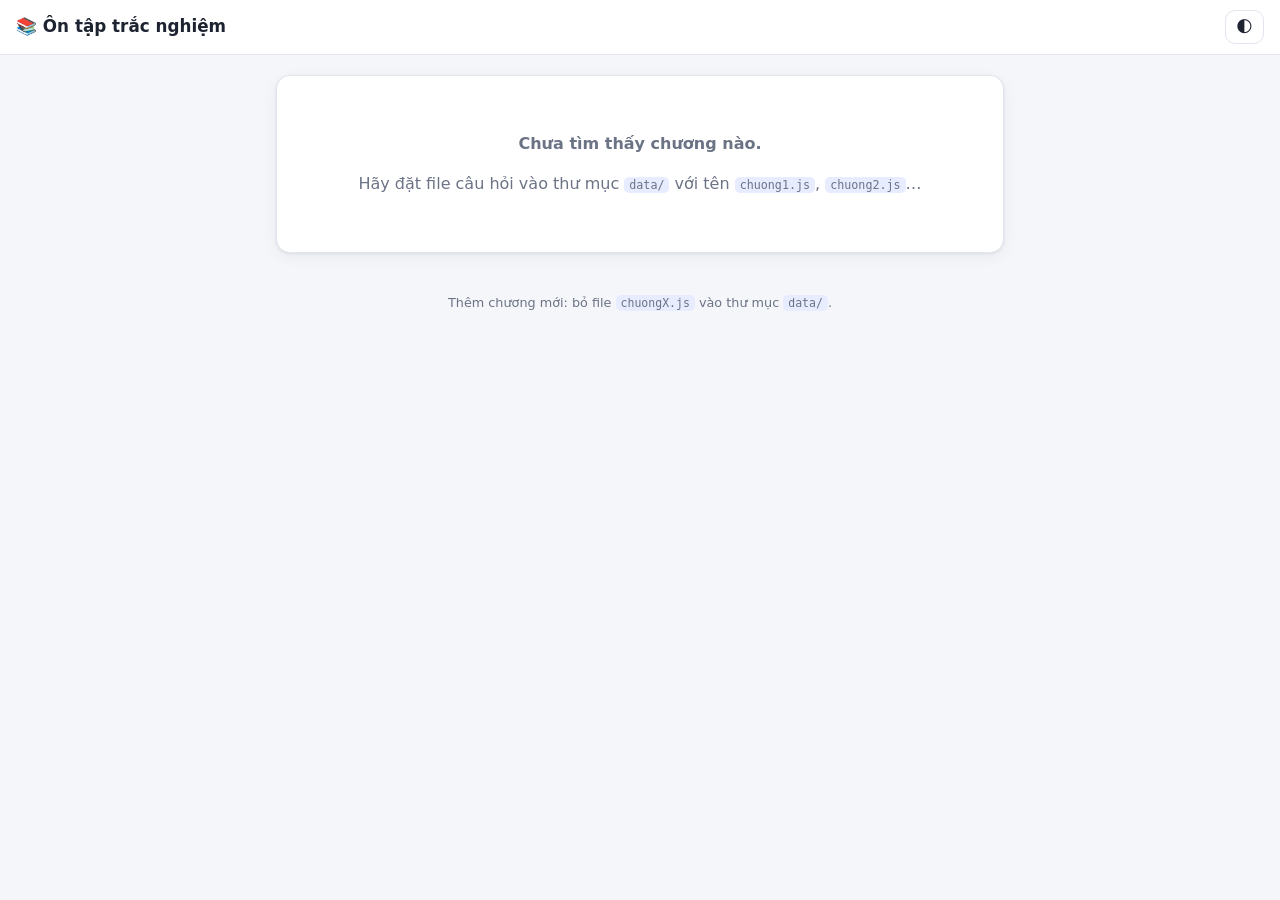
==== index.html @ ce643ad0 "Add files via upload" ====
<!DOCTYPE html>
<html lang="vi">
<head>
  <meta charset="UTF-8">
  <meta name="viewport" content="width=device-width, initial-scale=1">
  <title>Ôn tập trắc nghiệm</title>
  <link rel="stylesheet" href="style.css">
</head>
<body>
  <header class="topbar">
    <button class="brand" id="homeBtn" type="button">📚 Ôn tập trắc nghiệm</button>
    <button class="icon-btn" id="themeBtn" type="button" title="Đổi giao diện sáng/tối">🌓</button>
  </header>

  <main id="app">
    <p class="loading">Đang tải câu hỏi…</p>
  </main>

  <footer class="foot">Thêm chương mới: bỏ file <code>chuongX.js</code> vào thư mục <code>data/</code>.</footer>

  <script src="app.js"></script>
</body>
</html>
---- style.css ----
:root {
  --bg: #f5f6fa;
  --card: #ffffff;
  --text: #1d2330;
  --muted: #6b7385;
  --line: #e2e5ee;
  --primary: #3757e8;
  --primary-soft: #e8ecff;
  --ok: #17a34a;
  --ok-soft: #e3f7ea;
  --bad: #dc3a3a;
  --bad-soft: #fde8e8;
  --warn-soft: #fff6dd;
  --radius: 14px;
  --shadow: 0 1px 3px rgba(20, 30, 60, .08), 0 4px 16px rgba(20, 30, 60, .05);
}
[data-theme="dark"] {
  --bg: #12151c;
  --card: #1b2029;
  --text: #e8ebf2;
  --muted: #9aa2b4;
  --line: #2c3340;
  --primary: #7b93ff;
  --primary-soft: #232c4d;
  --ok: #4ade80;
  --ok-soft: #163222;
  --bad: #f87171;
  --bad-soft: #3a1d1f;
  --warn-soft: #3a3118;
  --shadow: none;
}
* { box-sizing: border-box; }
html, body { margin: 0; }
body {
  font-family: system-ui, -apple-system, "Segoe UI", Roboto, "Helvetica Neue", Arial, sans-serif;
  background: var(--bg);
  color: var(--text);
  line-height: 1.5;
  -webkit-font-smoothing: antialiased;
}
button { font: inherit; color: inherit; cursor: pointer; }

.topbar {
  position: sticky; top: 0; z-index: 10;
  display: flex; align-items: center; justify-content: space-between;
  padding: 10px 16px;
  background: var(--card);
  border-bottom: 1px solid var(--line);
}
.brand { background: none; border: 0; font-weight: 700; font-size: 1.05rem; padding: 4px 0; }
.icon-btn { background: none; border: 1px solid var(--line); border-radius: 10px; padding: 4px 10px; }

main { max-width: 760px; margin: 0 auto; padding: 20px 16px 40px; }
.loading { color: var(--muted); text-align: center; margin-top: 60px; }
.foot { text-align: center; color: var(--muted); font-size: .8rem; padding: 0 16px 24px; }
code { background: var(--primary-soft); padding: 1px 5px; border-radius: 5px; font-size: .9em; }

h1 { font-size: 1.5rem; margin: 0 0 4px; }
h2 { font-size: 1.05rem; margin: 24px 0 10px; }
.sub { color: var(--muted); margin: 0 0 8px; }

.card {
  background: var(--card);
  border: 1px solid var(--line);
  border-radius: var(--radius);
  box-shadow: var(--shadow);
  padding: 16px;
}

/* ---------- Home ---------- */
.chapters { display: grid; gap: 10px; }
.chapter {
  display: flex; align-items: center; gap: 12px;
  padding: 14px 16px; cursor: pointer;
  transition: border-color .15s, background .15s;
}
.chapter:hover { border-color: var(--primary); }
.chapter input { width: 20px; height: 20px; accent-color: var(--primary); flex-shrink: 0; }
.chapter .name { font-weight: 600; }
.chapter .meta { color: var(--muted); font-size: .85rem; }
.chapter.checked { border-color: var(--primary); background: var(--primary-soft); }
.chapter .stat { margin-left: auto; text-align: right; font-size: .8rem; color: var(--muted); white-space: nowrap; }

.settings { display: grid; gap: 14px; }
.row { display: flex; flex-wrap: wrap; align-items: center; gap: 8px; }
.row > .label { min-width: 120px; color: var(--muted); font-size: .9rem; }
.seg { display: inline-flex; border: 1px solid var(--line); border-radius: 10px; overflow: hidden; }
.seg button { background: none; border: 0; padding: 7px 14px; font-size: .9rem; }
.seg button + button { border-left: 1px solid var(--line); }
.seg button.on { background: var(--primary); color: #fff; }
.toggle { display: inline-flex; align-items: center; gap: 8px; font-size: .9rem; cursor: pointer; }
.toggle input { width: 18px; height: 18px; accent-color: var(--primary); }

.actions { display: flex; flex-wrap: wrap; gap: 10px; margin-top: 20px; }
.btn {
  border: 1px solid var(--line); background: var(--card);
  padding: 11px 18px; border-radius: 12px; font-weight: 600;
}
.btn:hover:not(:disabled) { border-color: var(--primary); }
.btn.primary { background: var(--primary); border-color: var(--primary); color: #fff; }
.btn.primary:hover:not(:disabled) { filter: brightness(1.08); }
.btn:disabled { opacity: .45; cursor: not-allowed; }
.btn.grow { flex: 1; }
.hint { color: var(--muted); font-size: .85rem; margin-top: 10px; }

/* ---------- Quiz ---------- */
.quiz-head { display: flex; justify-content: space-between; align-items: center; gap: 10px; margin-bottom: 10px; font-size: .9rem; color: var(--muted); }
.score-pill { background: var(--primary-soft); color: var(--primary); padding: 2px 10px; border-radius: 99px; font-weight: 600; }
.progress { height: 6px; background: var(--line); border-radius: 99px; overflow: hidden; margin-bottom: 16px; }
.progress > div { height: 100%; background: var(--primary); transition: width .25s; }

.tag { display: inline-block; font-size: .75rem; color: var(--muted); border: 1px solid var(--line); border-radius: 99px; padding: 1px 8px; margin-bottom: 8px; }
.question { font-size: 1.08rem; font-weight: 600; white-space: pre-line; margin: 0 0 16px; }
.options { display: grid; gap: 10px; }
.opt {
  display: flex; gap: 12px; align-items: flex-start; text-align: left;
  width: 100%; padding: 12px 14px;
  background: var(--card); border: 1.5px solid var(--line); border-radius: 12px;
  transition: border-color .12s, background .12s;
}
.opt:hover:not(:disabled) { border-color: var(--primary); }
.opt .key {
  flex-shrink: 0; width: 28px; height: 28px; border-radius: 8px;
  display: grid; place-items: center; font-weight: 700; font-size: .85rem;
  background: var(--bg); border: 1px solid var(--line);
}
.opt.picked { border-color: var(--primary); background: var(--primary-soft); }
.opt.correct { border-color: var(--ok); background: var(--ok-soft); }
.opt.correct .key { background: var(--ok); color: #fff; border-color: var(--ok); }
.opt.wrong { border-color: var(--bad); background: var(--bad-soft); }
.opt.wrong .key { background: var(--bad); color: #fff; border-color: var(--bad); }
.opt:disabled { cursor: default; }

.feedback { margin-top: 14px; padding: 12px 14px; border-radius: 12px; font-size: .95rem; }
.feedback.ok { background: var(--ok-soft); color: var(--ok); font-weight: 600; }
.feedback.bad { background: var(--bad-soft); color: var(--bad); font-weight: 600; }
.note { margin-top: 10px; padding: 10px 14px; border-radius: 12px; background: var(--warn-soft); font-size: .88rem; }

.nav { display: flex; gap: 10px; margin-top: 18px; }

.grid { display: flex; flex-wrap: wrap; gap: 6px; margin-top: 18px; }
.grid button {
  width: 36px; height: 36px; border-radius: 9px;
  border: 1px solid var(--line); background: var(--card); font-size: .82rem; font-weight: 600;
}
.grid button.answered { background: var(--primary-soft); border-color: var(--primary); }
.grid button.g-ok { background: var(--ok-soft); border-color: var(--ok); color: var(--ok); }
.grid button.g-bad { background: var(--bad-soft); border-color: var(--bad); color: var(--bad); }
.grid button.current { outline: 2px solid var(--primary); outline-offset: 1px; }

/* ---------- Result ---------- */
.result-hero { text-align: center; padding: 28px 16px; }
.big-score { font-size: 3rem; font-weight: 800; line-height: 1.1; }
.big-score small { font-size: 1.2rem; color: var(--muted); font-weight: 600; }
.review { display: grid; gap: 12px; margin-top: 12px; }
.review .card { padding: 14px; }
.review .q { font-weight: 600; white-space: pre-line; margin-bottom: 8px; }
.review .line { font-size: .92rem; padding: 4px 0; }
.review .line.ok { color: var(--ok); }
.review .line.bad { color: var(--bad); }
.filter { margin-top: 20px; }

/* ---------- Browse ---------- */
.browse-item { margin-bottom: 12px; }
.browse-item ol { margin: 8px 0 0; padding-left: 22px; list-style: upper-alpha; }
.browse-item li { padding: 2px 0; }
.browse-item li.ans { color: var(--ok); font-weight: 600; }
.search { width: 100%; padding: 11px 14px; border-radius: 12px; border: 1px solid var(--line); background: var(--card); color: var(--text); font: inherit; margin-bottom: 14px; }

.empty { text-align: center; color: var(--muted); padding: 40px 16px; }

@media (max-width: 520px) {
  h1 { font-size: 1.3rem; }
  .row > .label { min-width: 100%; }
  .question { font-size: 1rem; }
}
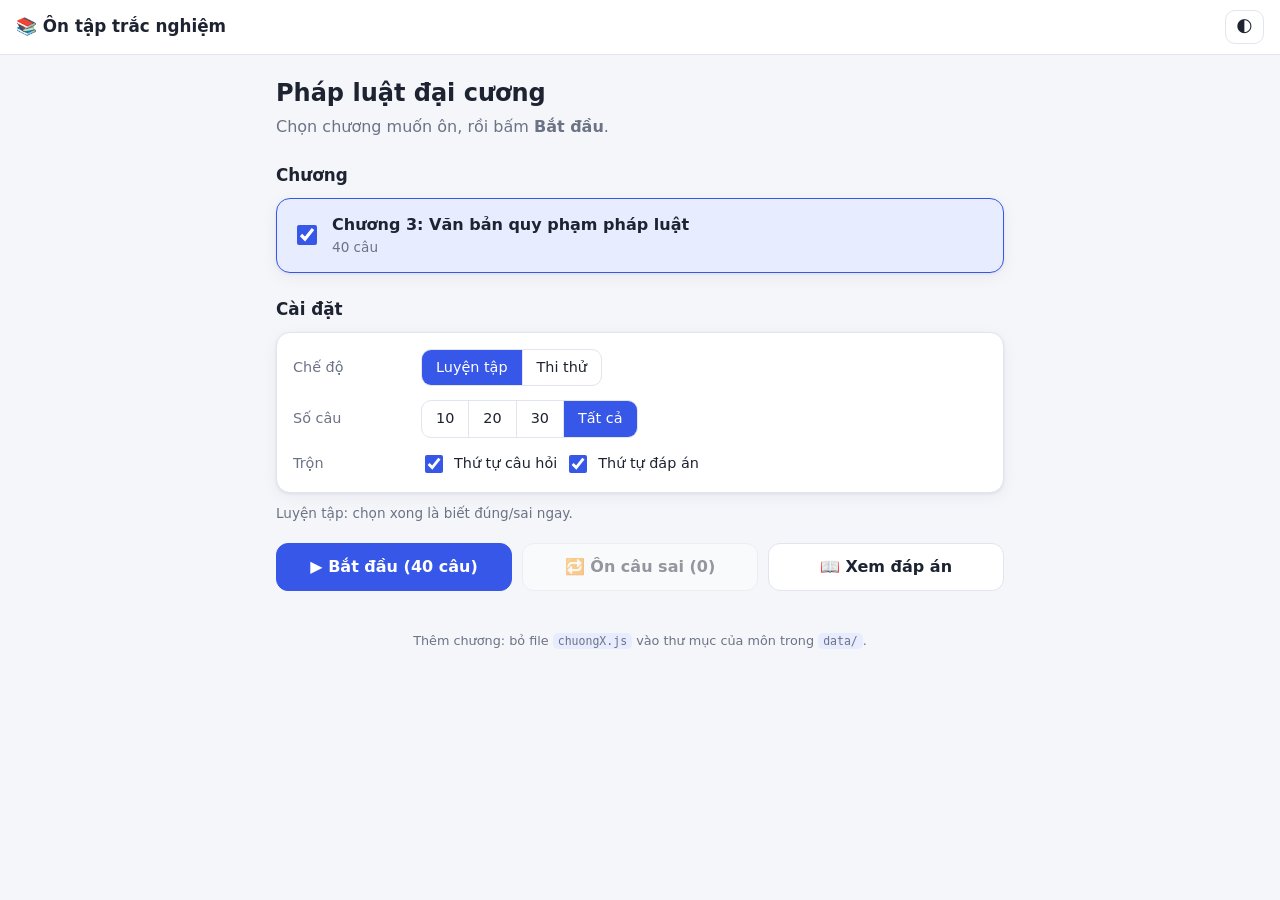
==== commit 2e43f9f1: "Add files via upload" ====
--- a/index.html
+++ b/index.html
@@ -16,7 +16,7 @@
     <p class="loading">Đang tải câu hỏi…</p>
   </main>
 
-  <footer class="foot">Thêm chương mới: bỏ file <code>chuongX.js</code> vào thư mục <code>data/</code>.</footer>
+  <footer class="foot">Thêm chương: bỏ file <code>chuongX.js</code> vào thư mục của môn trong <code>data/</code>.</footer>
 
   <script src="app.js"></script>
 </body>
--- a/style.css
+++ b/style.css
@@ -174,3 +174,15 @@
   .row > .label { min-width: 100%; }
   .question { font-size: 1rem; }
 }
+
+/* ---------- Chọn môn ---------- */
+.subjects { display: flex; gap: 10px; overflow-x: auto; padding-bottom: 6px; margin-bottom: 18px; }
+.subject {
+  display: flex; align-items: center; gap: 10px; flex-shrink: 0; text-align: left;
+  padding: 10px 14px; border-radius: 12px;
+  background: var(--card); border: 1.5px solid var(--line);
+}
+.subject small { color: var(--muted); }
+.subject .sicon { font-size: 1.4rem; }
+.subject.on { border-color: var(--primary); background: var(--primary-soft); }
+.subject:hover { border-color: var(--primary); }
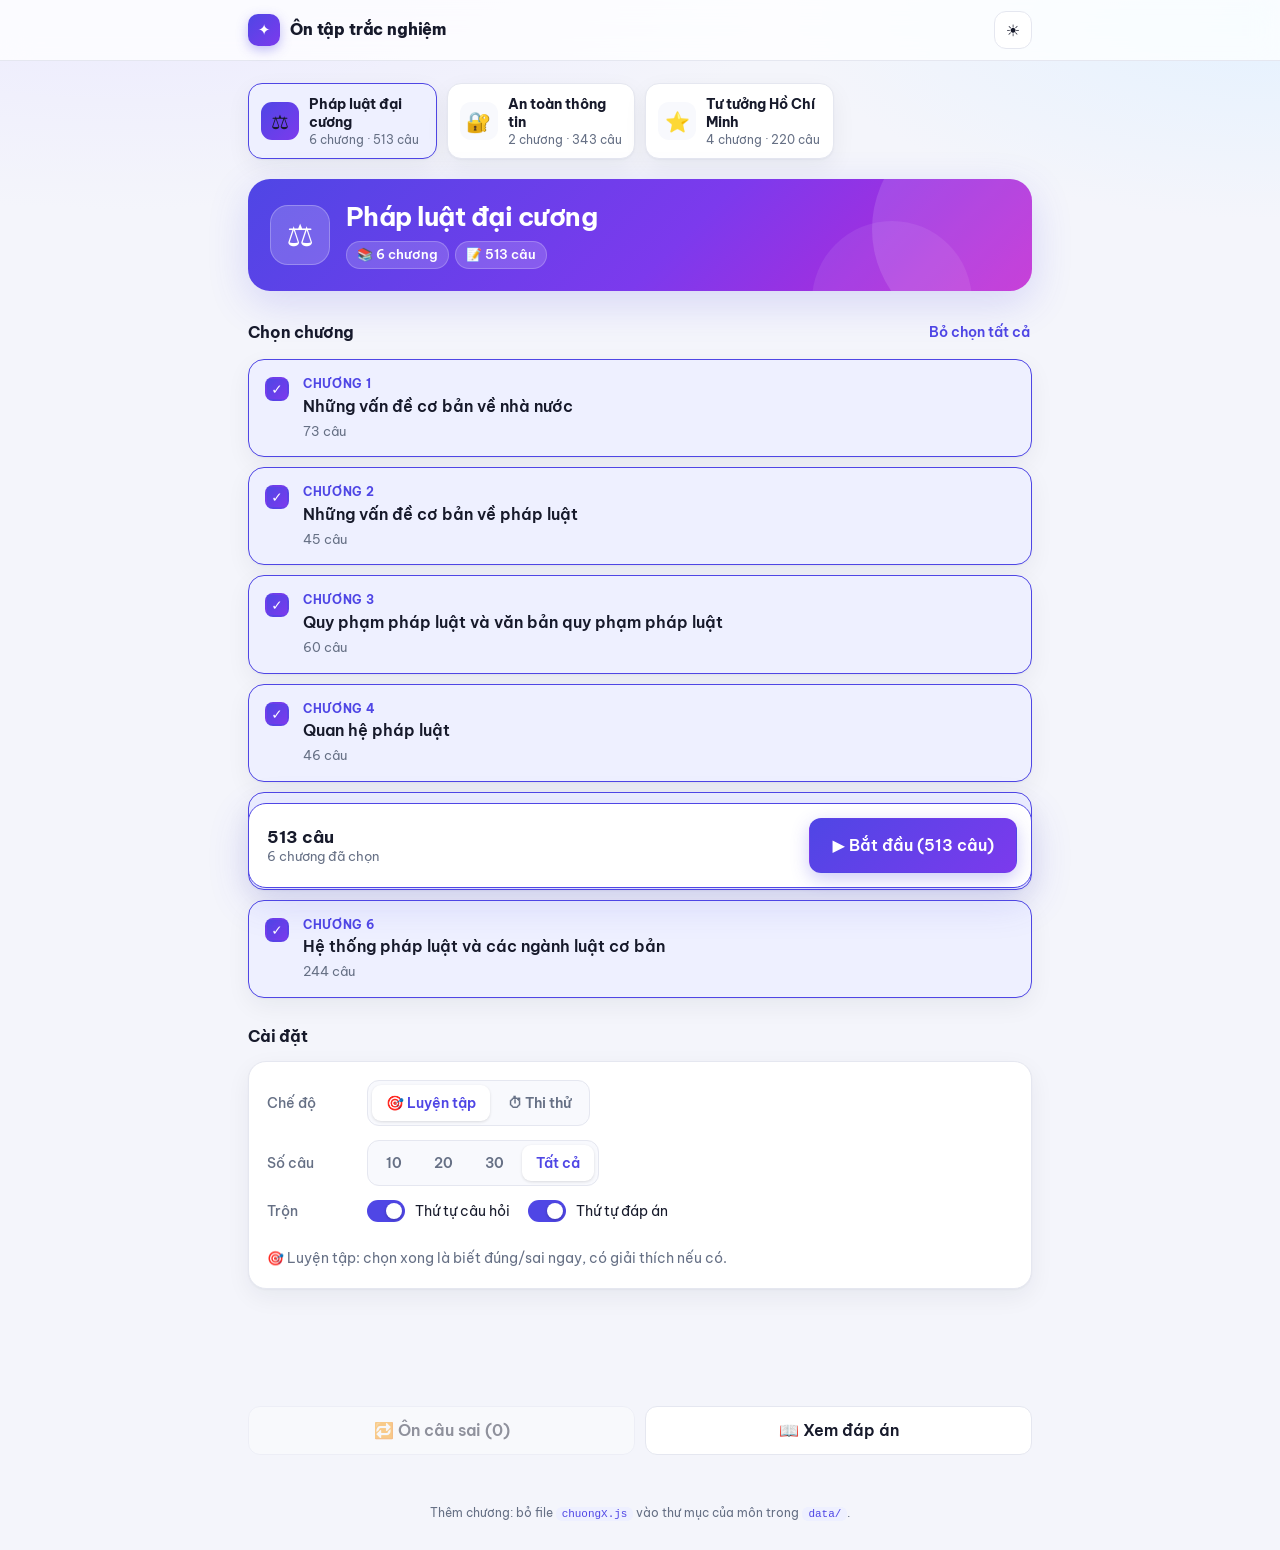
==== commit 230d5786: "Giao dien moi, sua nut Bat dau dung so cau, them nut Thoat khi dang lam" ====
--- a/index.html
+++ b/index.html
@@ -3,18 +3,38 @@
 <head>
   <meta charset="UTF-8">
   <meta name="viewport" content="width=device-width, initial-scale=1">
+  <meta name="theme-color" content="#4f46e5">
   <title>Ôn tập trắc nghiệm</title>
+  <link rel="preconnect" href="https://fonts.googleapis.com">
+  <link rel="preconnect" href="https://fonts.gstatic.com" crossorigin>
+  <link href="https://fonts.googleapis.com/css2?family=Be+Vietnam+Pro:wght@400;500;600;700;800&display=swap" rel="stylesheet">
   <link rel="stylesheet" href="style.css">
 </head>
 <body>
   <header class="topbar">
-    <button class="brand" id="homeBtn" type="button">📚 Ôn tập trắc nghiệm</button>
-    <button class="icon-btn" id="themeBtn" type="button" title="Đổi giao diện sáng/tối">🌓</button>
+    <div class="topbar-in">
+      <button class="brand" id="homeBtn" type="button" title="Về trang chủ">
+        <span class="logo">✦</span><span>Ôn tập trắc nghiệm</span>
+      </button>
+      <button class="icon-btn" id="themeBtn" type="button" title="Đổi giao diện sáng/tối" aria-label="Đổi giao diện sáng/tối">
+        <span class="sun">☀️</span><span class="moon">🌙</span>
+      </button>
+    </div>
   </header>
 
   <main id="app">
-    <p class="loading">Đang tải câu hỏi…</p>
+    <div class="loading"><span class="spinner"></span>Đang tải câu hỏi…</div>
   </main>
+
+  <div id="modal" class="modal" hidden>
+    <div class="modal-box" role="dialog" aria-modal="true">
+      <p class="modal-msg" id="modalMsg"></p>
+      <div class="modal-actions">
+        <button class="btn" id="modalNo" type="button">Ở lại</button>
+        <button class="btn primary" id="modalYes" type="button">Đồng ý</button>
+      </div>
+    </div>
+  </div>
 
   <footer class="foot">Thêm chương: bỏ file <code>chuongX.js</code> vào thư mục của môn trong <code>data/</code>.</footer>
 
--- a/style.css
+++ b/style.css
@@ -1,188 +1,398 @@
 :root {
-  --bg: #f5f6fa;
+  --bg: #f4f5fb;
+  --bg-grad: radial-gradient(1200px 500px at 10% -10%, #e9e7ff 0%, transparent 60%),
+             radial-gradient(900px 400px at 100% 0%, #e3f1ff 0%, transparent 55%);
   --card: #ffffff;
-  --text: #1d2330;
-  --muted: #6b7385;
-  --line: #e2e5ee;
-  --primary: #3757e8;
-  --primary-soft: #e8ecff;
-  --ok: #17a34a;
-  --ok-soft: #e3f7ea;
-  --bad: #dc3a3a;
-  --bad-soft: #fde8e8;
-  --warn-soft: #fff6dd;
-  --radius: 14px;
-  --shadow: 0 1px 3px rgba(20, 30, 60, .08), 0 4px 16px rgba(20, 30, 60, .05);
+  --card-2: #f8f9fd;
+  --text: #171a2b;
+  --muted: #667085;
+  --line: #e5e7f0;
+  --primary: #4f46e5;
+  --primary-2: #7c3aed;
+  --primary-soft: #eef0ff;
+  --on-primary: #ffffff;
+  --ok: #16a34a;
+  --ok-soft: #e7f8ee;
+  --bad: #e11d48;
+  --bad-soft: #ffe9ee;
+  --warn: #9a6200;
+  --warn-soft: #fff7e0;
+  --radius: 18px;
+  --radius-sm: 12px;
+  --shadow: 0 1px 2px rgba(23, 26, 43, .04), 0 8px 24px rgba(23, 26, 43, .06);
+  --shadow-lg: 0 12px 40px rgba(79, 70, 229, .18);
+  color-scheme: light;
 }
 [data-theme="dark"] {
-  --bg: #12151c;
-  --card: #1b2029;
-  --text: #e8ebf2;
-  --muted: #9aa2b4;
-  --line: #2c3340;
-  --primary: #7b93ff;
-  --primary-soft: #232c4d;
+  --bg: #0e1020;
+  --bg-grad: radial-gradient(1000px 500px at 0% -10%, #23205a 0%, transparent 60%),
+             radial-gradient(800px 400px at 100% 0%, #10304d 0%, transparent 55%);
+  --card: #171a2e;
+  --card-2: #1d2138;
+  --text: #eceefe;
+  --muted: #9aa0bd;
+  --line: #2a2f4a;
+  --primary: #8b85ff;
+  --primary-2: #b18cff;
+  --primary-soft: #262a52;
+  --on-primary: #0e1020;
   --ok: #4ade80;
-  --ok-soft: #163222;
-  --bad: #f87171;
-  --bad-soft: #3a1d1f;
-  --warn-soft: #3a3118;
-  --shadow: none;
-}
+  --ok-soft: #12301f;
+  --bad: #fb7185;
+  --bad-soft: #3a1622;
+  --warn: #f5c35b;
+  --warn-soft: #33290f;
+  --shadow: 0 1px 2px rgba(0, 0, 0, .3);
+  --shadow-lg: 0 12px 40px rgba(0, 0, 0, .45);
+  color-scheme: dark;
+}
+
 * { box-sizing: border-box; }
 html, body { margin: 0; }
 body {
-  font-family: system-ui, -apple-system, "Segoe UI", Roboto, "Helvetica Neue", Arial, sans-serif;
-  background: var(--bg);
+  font-family: "Be Vietnam Pro", system-ui, -apple-system, "Segoe UI", Roboto, Arial, sans-serif;
+  background: var(--bg-grad), var(--bg);
+  background-attachment: fixed;
   color: var(--text);
-  line-height: 1.5;
+  line-height: 1.55;
   -webkit-font-smoothing: antialiased;
+  min-height: 100vh;
 }
 button { font: inherit; color: inherit; cursor: pointer; }
-
+kbd {
+  font: 600 .75rem/1 ui-monospace, SFMono-Regular, Menlo, monospace;
+  padding: 2px 6px; border-radius: 6px; border: 1px solid var(--line);
+  border-bottom-width: 2px; background: var(--card);
+}
+code { background: var(--primary-soft); color: var(--primary); padding: 1px 6px; border-radius: 6px; font-size: .88em; }
+
+/* ---------- Thanh trên ---------- */
 .topbar {
-  position: sticky; top: 0; z-index: 10;
-  display: flex; align-items: center; justify-content: space-between;
-  padding: 10px 16px;
-  background: var(--card);
+  position: sticky; top: 0; z-index: 20;
+  background: color-mix(in srgb, var(--card) 78%, transparent);
+  backdrop-filter: saturate(160%) blur(14px);
+  -webkit-backdrop-filter: saturate(160%) blur(14px);
   border-bottom: 1px solid var(--line);
 }
-.brand { background: none; border: 0; font-weight: 700; font-size: 1.05rem; padding: 4px 0; }
-.icon-btn { background: none; border: 1px solid var(--line); border-radius: 10px; padding: 4px 10px; }
-
-main { max-width: 760px; margin: 0 auto; padding: 20px 16px 40px; }
-.loading { color: var(--muted); text-align: center; margin-top: 60px; }
-.foot { text-align: center; color: var(--muted); font-size: .8rem; padding: 0 16px 24px; }
-code { background: var(--primary-soft); padding: 1px 5px; border-radius: 5px; font-size: .9em; }
-
-h1 { font-size: 1.5rem; margin: 0 0 4px; }
-h2 { font-size: 1.05rem; margin: 24px 0 10px; }
-.sub { color: var(--muted); margin: 0 0 8px; }
+.topbar-in { max-width: 820px; margin: 0 auto; padding: 10px 18px; display: flex; align-items: center; justify-content: space-between; }
+.brand { display: flex; align-items: center; gap: 10px; background: none; border: 0; font-weight: 800; font-size: 1.02rem; padding: 4px 0; letter-spacing: -.01em; }
+.logo {
+  width: 32px; height: 32px; border-radius: 10px; display: grid; place-items: center;
+  background: linear-gradient(135deg, var(--primary), var(--primary-2)); color: #fff; font-size: .95rem;
+  box-shadow: 0 4px 12px rgba(79, 70, 229, .35);
+}
+.icon-btn {
+  width: 38px; height: 38px; border-radius: 12px; border: 1px solid var(--line);
+  background: var(--card); display: grid; place-items: center; font-size: 1rem; transition: transform .15s;
+}
+.icon-btn:hover { transform: rotate(-12deg); }
+.icon-btn .moon { display: none; }
+[data-theme="dark"] .icon-btn .sun { display: none; }
+[data-theme="dark"] .icon-btn .moon { display: inline; }
+
+main { max-width: 820px; margin: 0 auto; padding: 22px 18px 48px; }
+.loading { display: flex; align-items: center; justify-content: center; gap: 12px; color: var(--muted); margin-top: 80px; }
+.spinner { width: 22px; height: 22px; border-radius: 50%; border: 3px solid var(--line); border-top-color: var(--primary); animation: spin .8s linear infinite; }
+@keyframes spin { to { transform: rotate(360deg); } }
+.foot { text-align: center; color: var(--muted); font-size: .78rem; padding: 0 16px 28px; }
+
+h1 { font-size: 1.6rem; line-height: 1.25; margin: 0; letter-spacing: -.02em; }
+h2 { font-size: 1rem; margin: 26px 0 12px; letter-spacing: -.01em; }
+.sub { color: var(--muted); margin: 4px 0 0; }
+.muted { color: var(--muted); font-weight: 400; }
+.center { text-align: center; }
+.ok-text { color: var(--ok); }
+.bad-text { color: var(--bad); }
 
 .card {
   background: var(--card);
   border: 1px solid var(--line);
   border-radius: var(--radius);
   box-shadow: var(--shadow);
-  padding: 16px;
-}
-
-/* ---------- Home ---------- */
+  padding: 18px;
+}
+
+/* ---------- Nút ---------- */
+.btn {
+  display: inline-flex; align-items: center; justify-content: center; gap: 6px;
+  border: 1px solid var(--line); background: var(--card);
+  padding: 11px 18px; border-radius: var(--radius-sm); font-weight: 600;
+  transition: border-color .15s, background .15s, transform .08s, box-shadow .15s;
+}
+.btn:hover:not(:disabled) { border-color: var(--primary); }
+.btn:active:not(:disabled) { transform: translateY(1px); }
+.btn.primary {
+  background: linear-gradient(135deg, var(--primary), var(--primary-2));
+  border-color: transparent; color: #fff; box-shadow: 0 6px 18px rgba(79, 70, 229, .28);
+}
+.btn.primary:hover:not(:disabled) { box-shadow: 0 8px 24px rgba(79, 70, 229, .4); }
+.btn.ghost { background: transparent; }
+.btn.small { padding: 7px 12px; font-size: .88rem; border-radius: 10px; }
+.btn.big { padding: 14px 22px; font-size: 1.02rem; }
+.btn:disabled { opacity: .45; cursor: not-allowed; box-shadow: none; }
+.btn.grow { flex: 1; }
+.link-btn { background: none; border: 0; padding: 4px 2px; color: var(--primary); font-weight: 600; font-size: .9rem; }
+.link-btn:hover { text-decoration: underline; }
+.link-btn.muted { color: var(--muted); font-weight: 500; font-size: .85rem; }
+
+.hint { color: var(--muted); font-size: .85rem; margin: 12px 0 0; }
+.actions { display: flex; flex-wrap: wrap; gap: 10px; margin-top: 12px; }
+
+.chips { display: flex; flex-wrap: wrap; gap: 6px; margin-top: 8px; }
+.chip {
+  display: inline-flex; align-items: center; gap: 4px; padding: 3px 10px; border-radius: 99px;
+  background: var(--card-2); border: 1px solid var(--line); font-size: .8rem; font-weight: 600; color: var(--muted);
+}
+.chip.ok { color: var(--ok); background: var(--ok-soft); border-color: transparent; }
+.chip.bad { color: var(--bad); background: var(--bad-soft); border-color: transparent; }
+
+/* ---------- Chọn môn ---------- */
+.subjects { display: grid; grid-template-columns: repeat(auto-fill, minmax(175px, 1fr)); gap: 10px; margin-bottom: 20px; }
+.subject {
+  display: flex; align-items: center; gap: 10px; text-align: left; min-width: 0;
+  padding: 11px 12px; border-radius: 14px;
+  background: var(--card); border: 1.5px solid var(--line); box-shadow: var(--shadow);
+  transition: border-color .15s, transform .15s, background .15s;
+}
+.subject:hover { border-color: var(--primary); transform: translateY(-1px); }
+.subject .sicon {
+  flex-shrink: 0; width: 38px; height: 38px; border-radius: 11px; display: grid; place-items: center;
+  background: var(--card-2); font-size: 1.25rem;
+}
+.subject .stext { min-width: 0; display: flex; flex-direction: column; line-height: 1.3; }
+.subject .stext b { font-size: .88rem; line-height: 1.3; display: -webkit-box; -webkit-line-clamp: 2; -webkit-box-orient: vertical; overflow: hidden; }
+.subject small { color: var(--muted); font-size: .75rem; }
+.subject.on { border-color: var(--primary); background: var(--primary-soft); }
+.subject.on .sicon { background: linear-gradient(135deg, var(--primary), var(--primary-2)); }
+
+/* ---------- Hero ---------- */
+.hero {
+  display: flex; align-items: center; gap: 16px; padding: 22px;
+  border-radius: 22px; color: #fff; position: relative; overflow: hidden;
+  background: linear-gradient(135deg, #4f46e5 0%, #7c3aed 55%, #c026d3 100%);
+  box-shadow: var(--shadow-lg);
+}
+.hero::after {
+  content: ""; position: absolute; right: -60px; top: -60px; width: 220px; height: 220px; border-radius: 50%;
+  background: rgba(255, 255, 255, .12);
+}
+.hero::before {
+  content: ""; position: absolute; right: 60px; bottom: -90px; width: 160px; height: 160px; border-radius: 50%;
+  background: rgba(255, 255, 255, .08);
+}
+.hero-icon {
+  flex-shrink: 0; width: 60px; height: 60px; border-radius: 18px; display: grid; place-items: center;
+  font-size: 1.9rem; background: rgba(255, 255, 255, .18); border: 1px solid rgba(255, 255, 255, .25);
+}
+.hero-text { position: relative; z-index: 1; min-width: 0; }
+.hero h1 { color: #fff; }
+.hero .sub { color: rgba(255, 255, 255, .85); }
+.hero .chip { background: rgba(255, 255, 255, .16); border-color: rgba(255, 255, 255, .22); color: #fff; }
+.hero .chip.bad { background: rgba(255, 255, 255, .92); color: #be123c; }
+
+.section-head { display: flex; align-items: center; justify-content: space-between; gap: 10px; margin: 26px 0 12px; }
+.section-head h2 { margin: 0; }
+
+/* ---------- Danh sách chương ---------- */
 .chapters { display: grid; gap: 10px; }
 .chapter {
-  display: flex; align-items: center; gap: 12px;
-  padding: 14px 16px; cursor: pointer;
+  position: relative; display: flex; align-items: flex-start; gap: 14px; cursor: pointer;
+  padding: 15px 16px; border-radius: 16px;
+  background: var(--card); border: 1.5px solid var(--line); box-shadow: var(--shadow);
   transition: border-color .15s, background .15s;
 }
-.chapter:hover { border-color: var(--primary); }
-.chapter input { width: 20px; height: 20px; accent-color: var(--primary); flex-shrink: 0; }
-.chapter .name { font-weight: 600; }
-.chapter .meta { color: var(--muted); font-size: .85rem; }
+.chapter:hover { border-color: color-mix(in srgb, var(--primary) 55%, var(--line)); }
+.chapter input { position: absolute; opacity: 0; pointer-events: none; }
+.chapter .tick {
+  flex-shrink: 0; width: 24px; height: 24px; margin-top: 2px; border-radius: 8px;
+  border: 2px solid var(--line); background: var(--card); display: grid; place-items: center; transition: all .15s;
+}
 .chapter.checked { border-color: var(--primary); background: var(--primary-soft); }
-.chapter .stat { margin-left: auto; text-align: right; font-size: .8rem; color: var(--muted); white-space: nowrap; }
-
+.chapter.checked .tick { background: linear-gradient(135deg, var(--primary), var(--primary-2)); border-color: transparent; }
+.chapter.checked .tick::after { content: "✓"; color: #fff; font-weight: 800; font-size: .85rem; }
+.chapter input:focus-visible + .tick { outline: 2px solid var(--primary); outline-offset: 2px; }
+.ch-body { display: flex; flex-direction: column; gap: 2px; min-width: 0; flex: 1; }
+.ch-label { font-size: .72rem; font-weight: 700; text-transform: uppercase; letter-spacing: .06em; color: var(--primary); }
+.ch-name { font-weight: 600; line-height: 1.4; }
+.ch-meta { display: flex; flex-wrap: wrap; gap: 4px 12px; font-size: .8rem; color: var(--muted); margin-top: 2px; }
+.minibar { display: block; height: 5px; border-radius: 99px; background: var(--line); overflow: hidden; margin-top: 8px; max-width: 220px; }
+.minibar > span { display: block; height: 100%; background: var(--ok); border-radius: 99px; }
+
+/* ---------- Cài đặt ---------- */
 .settings { display: grid; gap: 14px; }
-.row { display: flex; flex-wrap: wrap; align-items: center; gap: 8px; }
-.row > .label { min-width: 120px; color: var(--muted); font-size: .9rem; }
-.seg { display: inline-flex; border: 1px solid var(--line); border-radius: 10px; overflow: hidden; }
-.seg button { background: none; border: 0; padding: 7px 14px; font-size: .9rem; }
-.seg button + button { border-left: 1px solid var(--line); }
-.seg button.on { background: var(--primary); color: #fff; }
-.toggle { display: inline-flex; align-items: center; gap: 8px; font-size: .9rem; cursor: pointer; }
-.toggle input { width: 18px; height: 18px; accent-color: var(--primary); }
-
-.actions { display: flex; flex-wrap: wrap; gap: 10px; margin-top: 20px; }
-.btn {
-  border: 1px solid var(--line); background: var(--card);
-  padding: 11px 18px; border-radius: 12px; font-weight: 600;
-}
-.btn:hover:not(:disabled) { border-color: var(--primary); }
-.btn.primary { background: var(--primary); border-color: var(--primary); color: #fff; }
-.btn.primary:hover:not(:disabled) { filter: brightness(1.08); }
-.btn:disabled { opacity: .45; cursor: not-allowed; }
-.btn.grow { flex: 1; }
-.hint { color: var(--muted); font-size: .85rem; margin-top: 10px; }
-
-/* ---------- Quiz ---------- */
-.quiz-head { display: flex; justify-content: space-between; align-items: center; gap: 10px; margin-bottom: 10px; font-size: .9rem; color: var(--muted); }
-.score-pill { background: var(--primary-soft); color: var(--primary); padding: 2px 10px; border-radius: 99px; font-weight: 600; }
-.progress { height: 6px; background: var(--line); border-radius: 99px; overflow: hidden; margin-bottom: 16px; }
-.progress > div { height: 100%; background: var(--primary); transition: width .25s; }
-
-.tag { display: inline-block; font-size: .75rem; color: var(--muted); border: 1px solid var(--line); border-radius: 99px; padding: 1px 8px; margin-bottom: 8px; }
-.question { font-size: 1.08rem; font-weight: 600; white-space: pre-line; margin: 0 0 16px; }
+.set-row { display: flex; flex-wrap: wrap; align-items: center; gap: 10px; }
+.set-row > .label { min-width: 90px; color: var(--muted); font-size: .9rem; font-weight: 500; }
+.seg { display: inline-flex; gap: 4px; padding: 4px; border-radius: 12px; background: var(--card-2); border: 1px solid var(--line); flex-wrap: wrap; }
+.seg button { background: none; border: 0; padding: 7px 14px; font-size: .9rem; font-weight: 600; border-radius: 9px; color: var(--muted); transition: all .15s; }
+.seg button:hover { color: var(--text); }
+.seg button.on { background: var(--card); color: var(--primary); box-shadow: 0 1px 3px rgba(0, 0, 0, .12); }
+[data-theme="dark"] .seg button.on { background: var(--primary-soft); }
+.seg.small button { padding: 5px 10px; font-size: .82rem; }
+.toggles { display: flex; flex-wrap: wrap; gap: 8px 18px; }
+.toggle { display: inline-flex; align-items: center; gap: 10px; font-size: .9rem; cursor: pointer; user-select: none; }
+.toggle input { position: absolute; opacity: 0; pointer-events: none; }
+.toggle .sw { width: 38px; height: 22px; border-radius: 99px; background: var(--line); position: relative; transition: background .15s; flex-shrink: 0; }
+.toggle .sw::after { content: ""; position: absolute; left: 3px; top: 3px; width: 16px; height: 16px; border-radius: 50%; background: #fff; box-shadow: 0 1px 3px rgba(0, 0, 0, .25); transition: transform .15s; }
+.toggle input:checked + .sw { background: var(--primary); }
+.toggle input:checked + .sw::after { transform: translateX(16px); }
+.toggle input:focus-visible + .sw { outline: 2px solid var(--primary); outline-offset: 2px; }
+
+/* ---------- Thanh bắt đầu ---------- */
+.start-bar {
+  margin-top: 20px; display: flex; align-items: center; gap: 14px; padding: 14px 14px 14px 18px;
+  border-radius: 18px; background: var(--card); border: 1.5px solid var(--primary); box-shadow: var(--shadow-lg);
+  position: sticky; bottom: 12px; z-index: 5;
+}
+.start-info { display: flex; flex-direction: column; line-height: 1.3; min-width: 0; flex: 1; }
+.start-info b { font-size: 1.05rem; }
+.start-info span { color: var(--muted); font-size: .82rem; }
+
+/* ---------- Làm bài ---------- */
+.quiz-top { display: flex; align-items: center; justify-content: space-between; gap: 10px; margin-bottom: 12px; }
+.quiz-title { display: flex; align-items: center; gap: 10px; flex-wrap: wrap; justify-content: center; text-align: center; }
+.counter { color: var(--muted); font-size: .92rem; }
+.counter b { color: var(--text); font-size: 1.05rem; }
+.mode-badge { font-size: .78rem; font-weight: 700; padding: 3px 10px; border-radius: 99px; background: var(--primary-soft); color: var(--primary); }
+.mode-badge.exam { background: var(--warn-soft); color: var(--warn); }
+.score-pill { background: var(--ok-soft); color: var(--ok); padding: 6px 12px; border-radius: 10px; font-weight: 700; font-size: .88rem; white-space: nowrap; }
+.progress { height: 8px; background: var(--line); border-radius: 99px; overflow: hidden; margin-bottom: 16px; }
+.progress > div { height: 100%; background: linear-gradient(90deg, var(--primary), var(--primary-2)); border-radius: 99px; transition: width .3s; }
+
+.qcard { padding: 22px; animation: pop .18s ease-out; }
+@keyframes pop { from { opacity: .4; transform: translateY(4px); } to { opacity: 1; transform: none; } }
+.tag { display: inline-block; font-size: .72rem; font-weight: 700; color: var(--primary); background: var(--primary-soft); border-radius: 99px; padding: 2px 10px; margin-bottom: 10px; text-transform: uppercase; letter-spacing: .04em; }
+.question { font-size: 1.12rem; font-weight: 600; line-height: 1.5; white-space: pre-line; margin: 0 0 18px; }
 .options { display: grid; gap: 10px; }
 .opt {
-  display: flex; gap: 12px; align-items: flex-start; text-align: left;
-  width: 100%; padding: 12px 14px;
-  background: var(--card); border: 1.5px solid var(--line); border-radius: 12px;
-  transition: border-color .12s, background .12s;
-}
-.opt:hover:not(:disabled) { border-color: var(--primary); }
+  display: flex; gap: 12px; align-items: center; text-align: left;
+  width: 100%; padding: 13px 14px; line-height: 1.45;
+  background: var(--card); border: 1.5px solid var(--line); border-radius: 14px;
+  transition: border-color .12s, background .12s, transform .08s;
+}
+.opt:hover:not(:disabled) { border-color: var(--primary); background: var(--primary-soft); }
+.opt:active:not(:disabled) { transform: scale(.995); }
 .opt .key {
-  flex-shrink: 0; width: 28px; height: 28px; border-radius: 8px;
-  display: grid; place-items: center; font-weight: 700; font-size: .85rem;
-  background: var(--bg); border: 1px solid var(--line);
+  flex-shrink: 0; width: 32px; height: 32px; border-radius: 10px;
+  display: grid; place-items: center; font-weight: 700; font-size: .88rem;
+  background: var(--card-2); border: 1px solid var(--line); transition: all .12s;
 }
 .opt.picked { border-color: var(--primary); background: var(--primary-soft); }
+.opt.picked .key { background: var(--primary); color: #fff; border-color: var(--primary); }
 .opt.correct { border-color: var(--ok); background: var(--ok-soft); }
 .opt.correct .key { background: var(--ok); color: #fff; border-color: var(--ok); }
 .opt.wrong { border-color: var(--bad); background: var(--bad-soft); }
 .opt.wrong .key { background: var(--bad); color: #fff; border-color: var(--bad); }
+.opt.dim { opacity: .55; }
 .opt:disabled { cursor: default; }
 
-.feedback { margin-top: 14px; padding: 12px 14px; border-radius: 12px; font-size: .95rem; }
-.feedback.ok { background: var(--ok-soft); color: var(--ok); font-weight: 600; }
-.feedback.bad { background: var(--bad-soft); color: var(--bad); font-weight: 600; }
-.note { margin-top: 10px; padding: 10px 14px; border-radius: 12px; background: var(--warn-soft); font-size: .88rem; }
-
-.nav { display: flex; gap: 10px; margin-top: 18px; }
-
-.grid { display: flex; flex-wrap: wrap; gap: 6px; margin-top: 18px; }
+.feedback { margin-top: 16px; padding: 12px 14px; border-radius: 12px; font-size: .95rem; font-weight: 600; animation: pop .18s ease-out; }
+.feedback.ok { background: var(--ok-soft); color: var(--ok); }
+.feedback.bad { background: var(--bad-soft); color: var(--bad); }
+.note { margin-top: 10px; padding: 11px 14px; border-radius: 12px; background: var(--warn-soft); color: var(--text); font-size: .88rem; border-left: 3px solid var(--warn); }
+
+.nav { display: flex; gap: 10px; margin-top: 16px; }
+.nav .btn { padding: 13px 18px; }
+
+.grid-wrap { margin-top: 18px; background: var(--card); border: 1px solid var(--line); border-radius: 16px; padding: 12px 14px; }
+.grid-wrap summary { cursor: pointer; font-weight: 600; font-size: .9rem; list-style: none; user-select: none; }
+.grid-wrap summary::-webkit-details-marker { display: none; }
+.grid-wrap summary::before { content: "▸ "; color: var(--muted); }
+.grid-wrap[open] summary::before { content: "▾ "; }
+.grid { display: grid; grid-template-columns: repeat(auto-fill, minmax(38px, 1fr)); gap: 6px; margin-top: 12px; }
 .grid button {
-  width: 36px; height: 36px; border-radius: 9px;
-  border: 1px solid var(--line); background: var(--card); font-size: .82rem; font-weight: 600;
-}
-.grid button.answered { background: var(--primary-soft); border-color: var(--primary); }
+  height: 38px; border-radius: 10px;
+  border: 1px solid var(--line); background: var(--card-2); font-size: .82rem; font-weight: 600;
+}
+.grid button:hover { border-color: var(--primary); }
+.grid button.answered { background: var(--primary-soft); border-color: var(--primary); color: var(--primary); }
 .grid button.g-ok { background: var(--ok-soft); border-color: var(--ok); color: var(--ok); }
 .grid button.g-bad { background: var(--bad-soft); border-color: var(--bad); color: var(--bad); }
-.grid button.current { outline: 2px solid var(--primary); outline-offset: 1px; }
-
-/* ---------- Result ---------- */
-.result-hero { text-align: center; padding: 28px 16px; }
-.big-score { font-size: 3rem; font-weight: 800; line-height: 1.1; }
-.big-score small { font-size: 1.2rem; color: var(--muted); font-weight: 600; }
-.review { display: grid; gap: 12px; margin-top: 12px; }
-.review .card { padding: 14px; }
-.review .q { font-weight: 600; white-space: pre-line; margin-bottom: 8px; }
-.review .line { font-size: .92rem; padding: 4px 0; }
-.review .line.ok { color: var(--ok); }
+.grid button.current { outline: 2px solid var(--primary); outline-offset: 2px; }
+
+/* ---------- Kết quả ---------- */
+.result-hero { display: flex; align-items: center; gap: 22px; padding: 24px; }
+.result-text { min-width: 0; }
+.result-hero h1 { font-size: 1.4rem; }
+.ring {
+  --c: var(--ok);
+  flex-shrink: 0; width: 120px; height: 120px; border-radius: 50%; display: grid; place-items: center;
+  background: conic-gradient(var(--c) calc(var(--p) * 1%), var(--line) 0);
+}
+.result-hero.mid .ring { --c: #f59e0b; }
+.result-hero.low .ring { --c: var(--bad); }
+.ring-in { width: 94px; height: 94px; border-radius: 50%; background: var(--card); display: flex; flex-direction: column; align-items: center; justify-content: center; line-height: 1.1; }
+.ring-in b { font-size: 1.9rem; font-weight: 800; }
+.ring-in small { color: var(--muted); font-size: .78rem; }
+
+.review { display: grid; gap: 10px; }
+.rv { padding: 14px 16px; border-left: 4px solid var(--line); }
+.rv.rv-ok { border-left-color: var(--ok); }
+.rv.rv-bad { border-left-color: var(--bad); }
+.q { font-weight: 600; white-space: pre-line; margin-bottom: 8px; display: flex; gap: 10px; align-items: flex-start; }
+.qn {
+  flex-shrink: 0; min-width: 28px; height: 24px; padding: 0 6px; border-radius: 8px; display: inline-grid; place-items: center;
+  background: var(--card-2); border: 1px solid var(--line); font-size: .75rem; font-weight: 700; color: var(--muted); margin-top: 1px;
+}
+.review .line { font-size: .92rem; padding: 3px 0; }
+.review .line.ok { color: var(--ok); font-weight: 600; }
 .review .line.bad { color: var(--bad); }
-.filter { margin-top: 20px; }
-
-/* ---------- Browse ---------- */
-.browse-item { margin-bottom: 12px; }
-.browse-item ol { margin: 8px 0 0; padding-left: 22px; list-style: upper-alpha; }
-.browse-item li { padding: 2px 0; }
-.browse-item li.ans { color: var(--ok); font-weight: 600; }
-.search { width: 100%; padding: 11px 14px; border-radius: 12px; border: 1px solid var(--line); background: var(--card); color: var(--text); font: inherit; margin-bottom: 14px; }
+
+/* ---------- Xem đáp án ---------- */
+.browse-top { display: flex; align-items: center; gap: 14px; margin-bottom: 14px; }
+.search-wrap { position: sticky; top: 64px; z-index: 6; margin-bottom: 8px; }
+.search {
+  width: 100%; padding: 13px 16px 13px 42px; border-radius: 14px; border: 1.5px solid var(--line);
+  background: var(--card) url("data:image/svg+xml,%3Csvg xmlns='http://www.w3.org/2000/svg' width='18' height='18' fill='none' stroke='%23667085' stroke-width='2' stroke-linecap='round'%3E%3Ccircle cx='8' cy='8' r='6'/%3E%3Cpath d='m13 13 4 4'/%3E%3C/svg%3E") no-repeat 15px center;
+  color: var(--text); font: inherit; box-shadow: var(--shadow);
+}
+.search:focus { outline: none; border-color: var(--primary); }
+.browse-h { margin-top: 24px; }
+.browse-item { margin-bottom: 10px; padding: 16px; }
+.browse-item ol { margin: 10px 0 0; padding: 0; list-style: none; display: grid; gap: 6px; }
+.browse-item li { display: flex; gap: 10px; align-items: flex-start; padding: 6px 8px; border-radius: 10px; font-size: .94rem; }
+.browse-item li .key {
+  flex-shrink: 0; width: 24px; height: 24px; border-radius: 7px; display: grid; place-items: center;
+  font-size: .75rem; font-weight: 700; background: var(--card-2); border: 1px solid var(--line);
+}
+.browse-item li.ans { background: var(--ok-soft); color: var(--ok); font-weight: 600; }
+.browse-item li.ans .key { background: var(--ok); border-color: var(--ok); color: #fff; }
 
 .empty { text-align: center; color: var(--muted); padding: 40px 16px; }
 
-@media (max-width: 520px) {
+/* ---------- Hộp thoại ---------- */
+.modal {
+  position: fixed; inset: 0; z-index: 50; display: grid; place-items: center; padding: 20px;
+  background: rgba(10, 12, 30, .45); backdrop-filter: blur(3px); opacity: 0; transition: opacity .15s;
+}
+.modal[hidden] { display: none; }
+.modal.show { opacity: 1; }
+.modal-box {
+  width: min(420px, 100%); background: var(--card); border: 1px solid var(--line); border-radius: 20px;
+  padding: 22px; box-shadow: 0 24px 60px rgba(0, 0, 0, .25); transform: translateY(6px); transition: transform .15s;
+}
+.modal.show .modal-box { transform: none; }
+.modal-msg { margin: 0 0 18px; font-weight: 600; font-size: 1.02rem; line-height: 1.5; }
+.modal-actions { display: flex; gap: 10px; justify-content: flex-end; }
+
+/* ---------- Điện thoại ---------- */
+@media (max-width: 560px) {
+  main { padding: 16px 14px 40px; }
   h1 { font-size: 1.3rem; }
-  .row > .label { min-width: 100%; }
-  .question { font-size: 1rem; }
-}
-
-/* ---------- Chọn môn ---------- */
-.subjects { display: flex; gap: 10px; overflow-x: auto; padding-bottom: 6px; margin-bottom: 18px; }
-.subject {
-  display: flex; align-items: center; gap: 10px; flex-shrink: 0; text-align: left;
-  padding: 10px 14px; border-radius: 12px;
-  background: var(--card); border: 1.5px solid var(--line);
-}
-.subject small { color: var(--muted); }
-.subject .sicon { font-size: 1.4rem; }
-.subject.on { border-color: var(--primary); background: var(--primary-soft); }
-.subject:hover { border-color: var(--primary); }
+  .hero { padding: 18px; gap: 12px; }
+  .hero-icon { width: 50px; height: 50px; font-size: 1.6rem; border-radius: 15px; }
+  .subjects { grid-template-columns: repeat(2, minmax(0, 1fr)); gap: 8px; }
+  .subject { padding: 9px 10px; gap: 8px; }
+  .subject .sicon { width: 32px; height: 32px; font-size: 1.05rem; }
+  .set-row > .label { min-width: 100%; }
+  .start-bar { gap: 10px; padding: 10px 10px 10px 14px; bottom: 8px; }
+  .start-info b { font-size: .95rem; }
+  .start-info span { font-size: .74rem; }
+  .start-bar .btn.big { padding: 12px 14px; font-size: .92rem; white-space: nowrap; }
+  .actions .btn { padding: 11px 10px; font-size: .88rem; white-space: nowrap; }
+  .question { font-size: 1.02rem; }
+  .qcard { padding: 18px 16px; }
+  .quiz-title .mode-badge { display: none; }
+  .result-hero { flex-direction: column; text-align: center; }
+  .result-hero .chips { justify-content: center; }
+  .search-wrap { top: 58px; }
+}
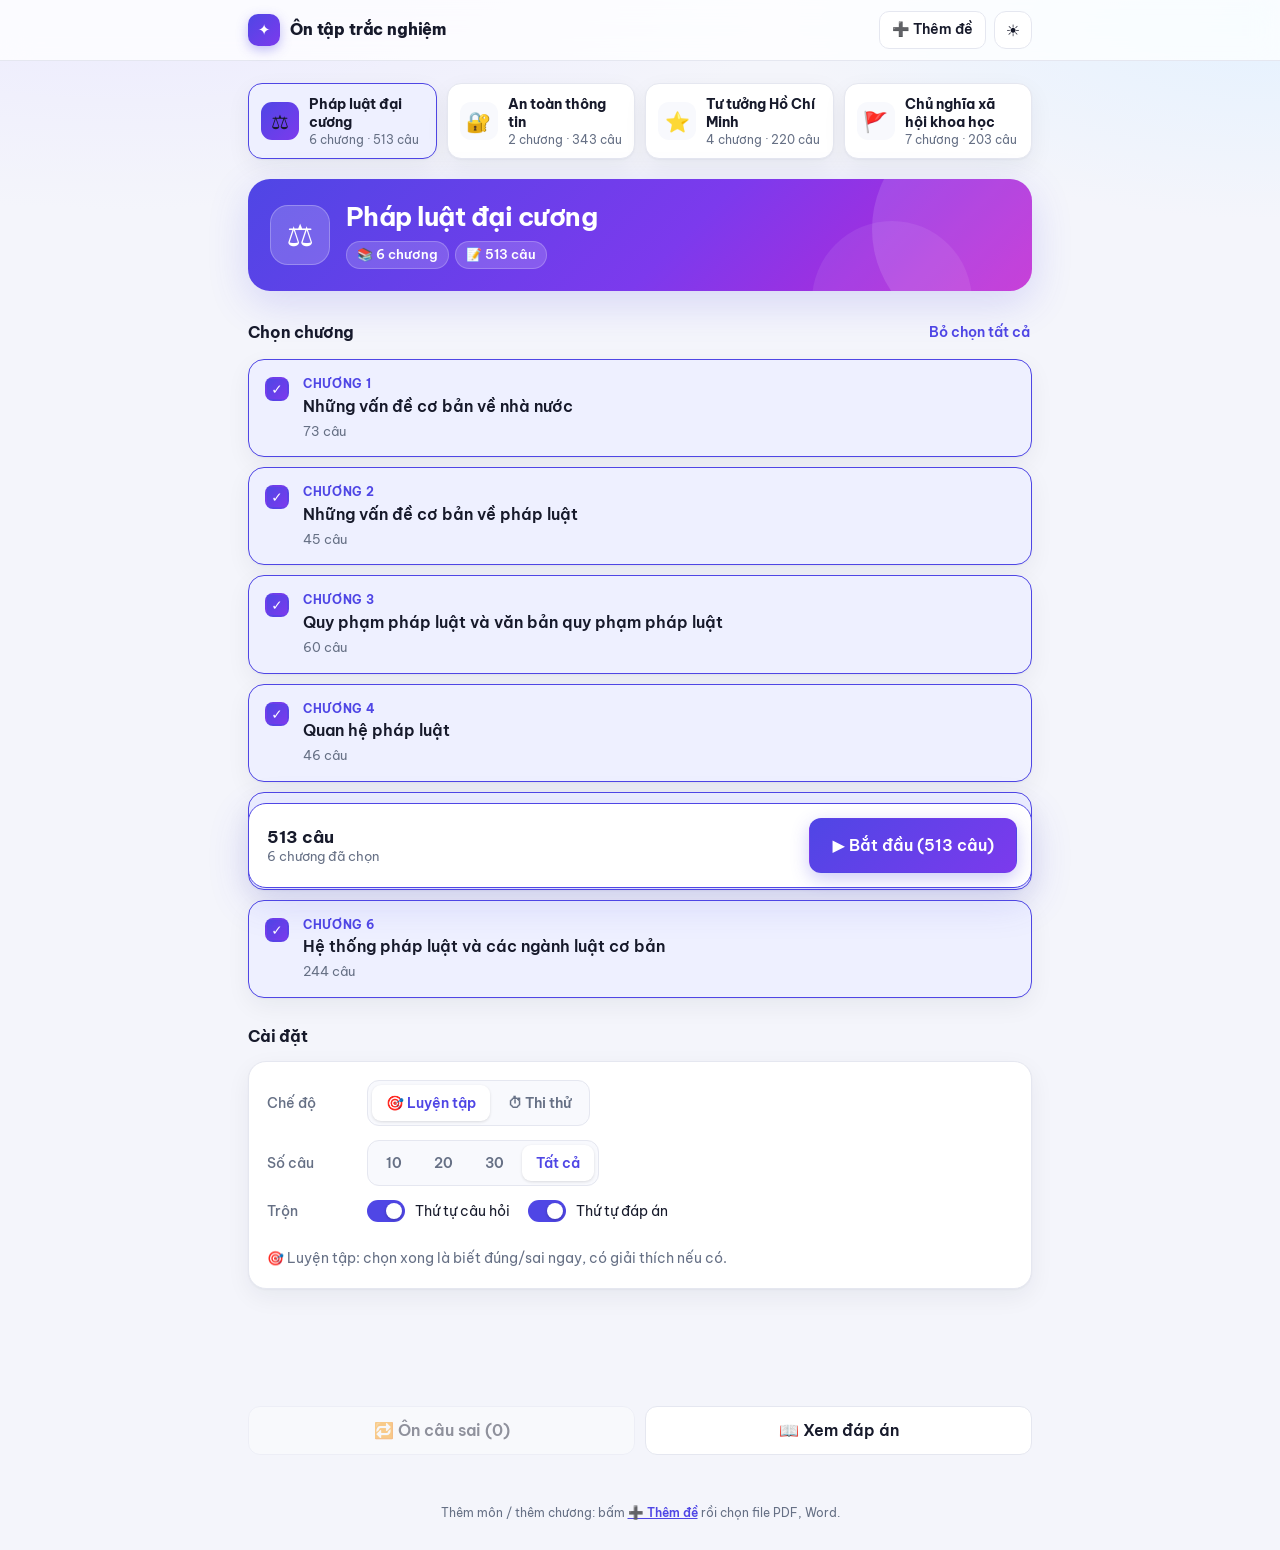
==== commit a75a2e4f: "Thêm trang "Thêm đề": chọn môn + chọn file là web tự cập nhật - them-de.html / them-de.js: kết nối G" ====
--- a/index.html
+++ b/index.html
@@ -16,9 +16,12 @@
       <button class="brand" id="homeBtn" type="button" title="Về trang chủ">
         <span class="logo">✦</span><span>Ôn tập trắc nghiệm</span>
       </button>
-      <button class="icon-btn" id="themeBtn" type="button" title="Đổi giao diện sáng/tối" aria-label="Đổi giao diện sáng/tối">
-        <span class="sun">☀️</span><span class="moon">🌙</span>
-      </button>
+      <div class="top-actions">
+        <a class="btn small add-btn" href="them-de.html" title="Thêm môn / thêm chương từ file PDF, Word">➕ Thêm đề</a>
+        <button class="icon-btn" id="themeBtn" type="button" title="Đổi giao diện sáng/tối" aria-label="Đổi giao diện sáng/tối">
+          <span class="sun">☀️</span><span class="moon">🌙</span>
+        </button>
+      </div>
     </div>
   </header>
 
@@ -36,7 +39,7 @@
     </div>
   </div>
 
-  <footer class="foot">Thêm chương: bỏ file <code>chuongX.js</code> vào thư mục của môn trong <code>data/</code>.</footer>
+  <footer class="foot">Thêm môn / thêm chương: bấm <a href="them-de.html">➕ Thêm đề</a> rồi chọn file PDF, Word.</footer>
 
   <script src="app.js"></script>
 </body>
--- a/style.css
+++ b/style.css
@@ -86,6 +86,9 @@
   background: var(--card); display: grid; place-items: center; font-size: 1rem; transition: transform .15s;
 }
 .icon-btn:hover { transform: rotate(-12deg); }
+.top-actions { display: flex; align-items: center; gap: 8px; }
+.add-btn { text-decoration: none; color: var(--primary); }
+.foot a { color: var(--primary); font-weight: 600; }
 .icon-btn .moon { display: none; }
 [data-theme="dark"] .icon-btn .sun { display: none; }
 [data-theme="dark"] .icon-btn .moon { display: inline; }
@@ -126,6 +129,8 @@
   border-color: transparent; color: #fff; box-shadow: 0 6px 18px rgba(79, 70, 229, .28);
 }
 .btn.primary:hover:not(:disabled) { box-shadow: 0 8px 24px rgba(79, 70, 229, .4); }
+a.btn { text-decoration: none; color: inherit; }
+a.btn.primary { color: #fff; }
 .btn.ghost { background: transparent; }
 .btn.small { padding: 7px 12px; font-size: .88rem; border-radius: 10px; }
 .btn.big { padding: 14px 22px; font-size: 1.02rem; }
